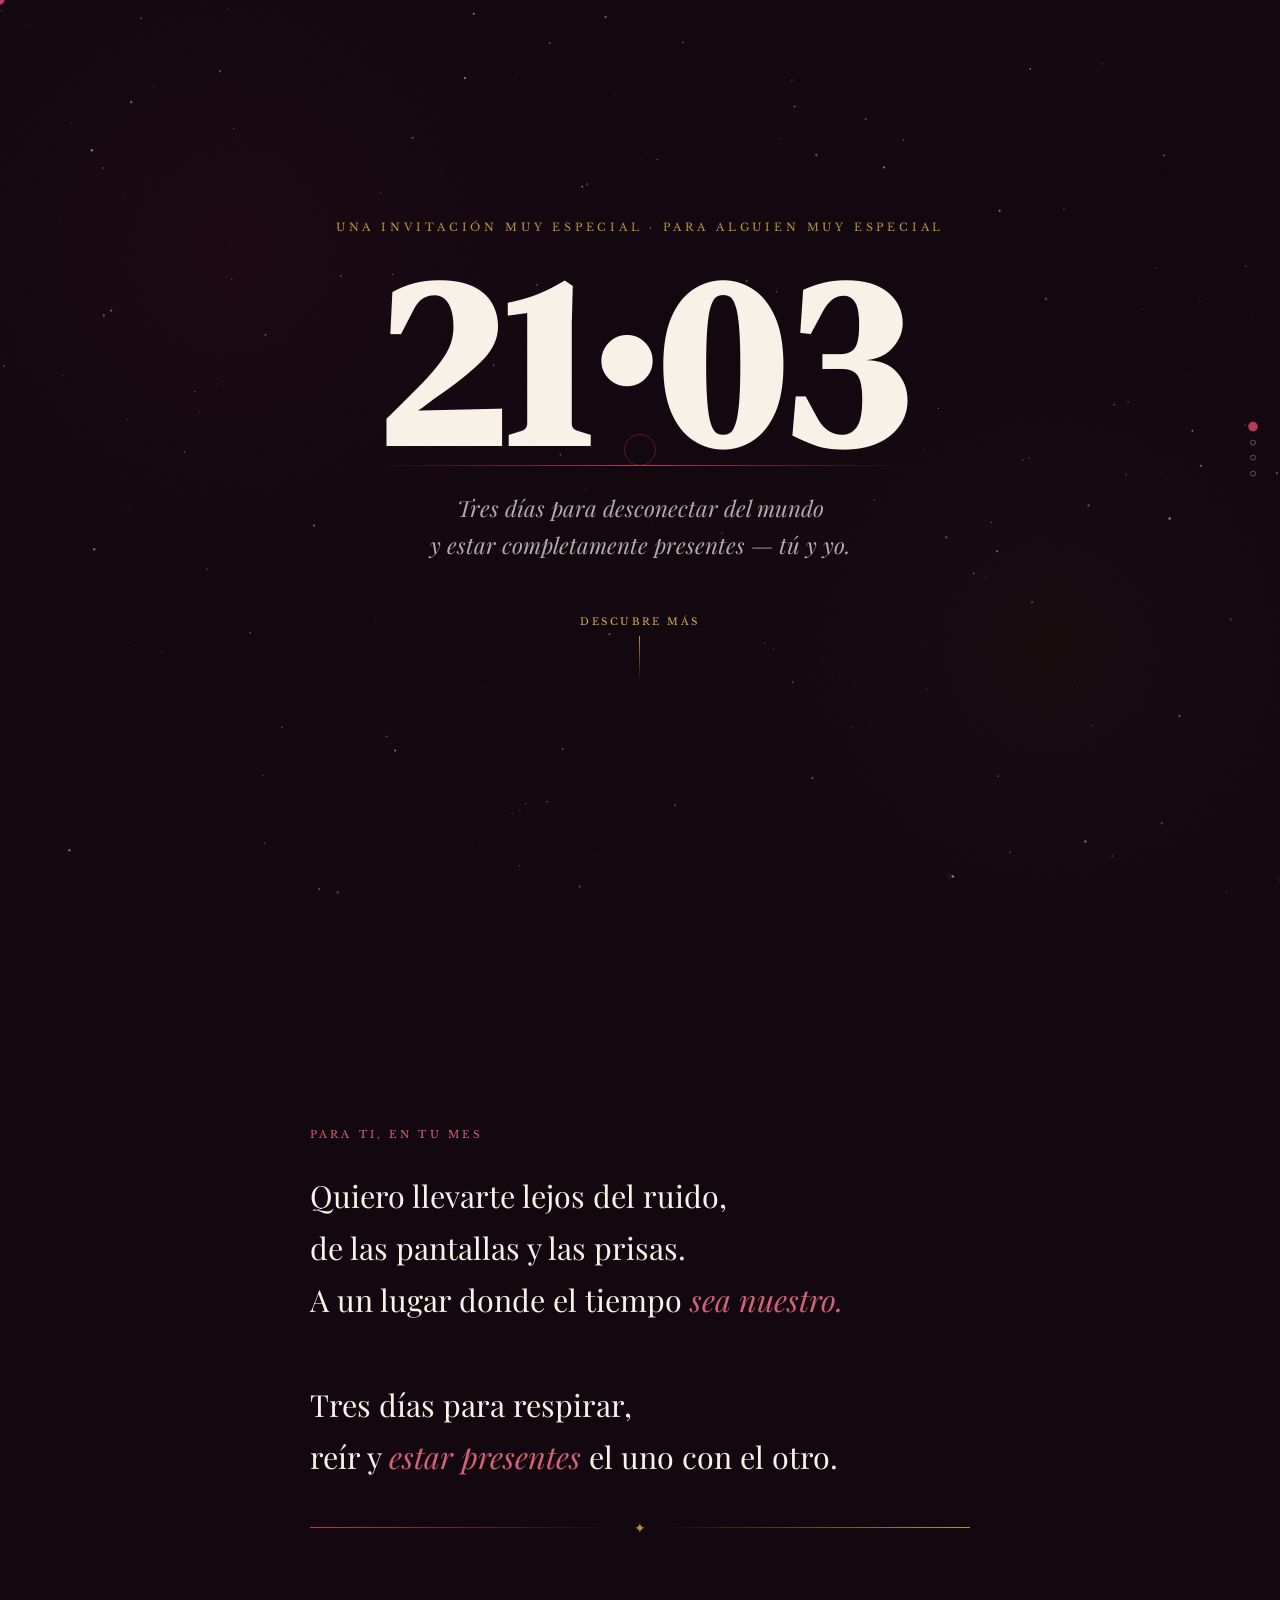
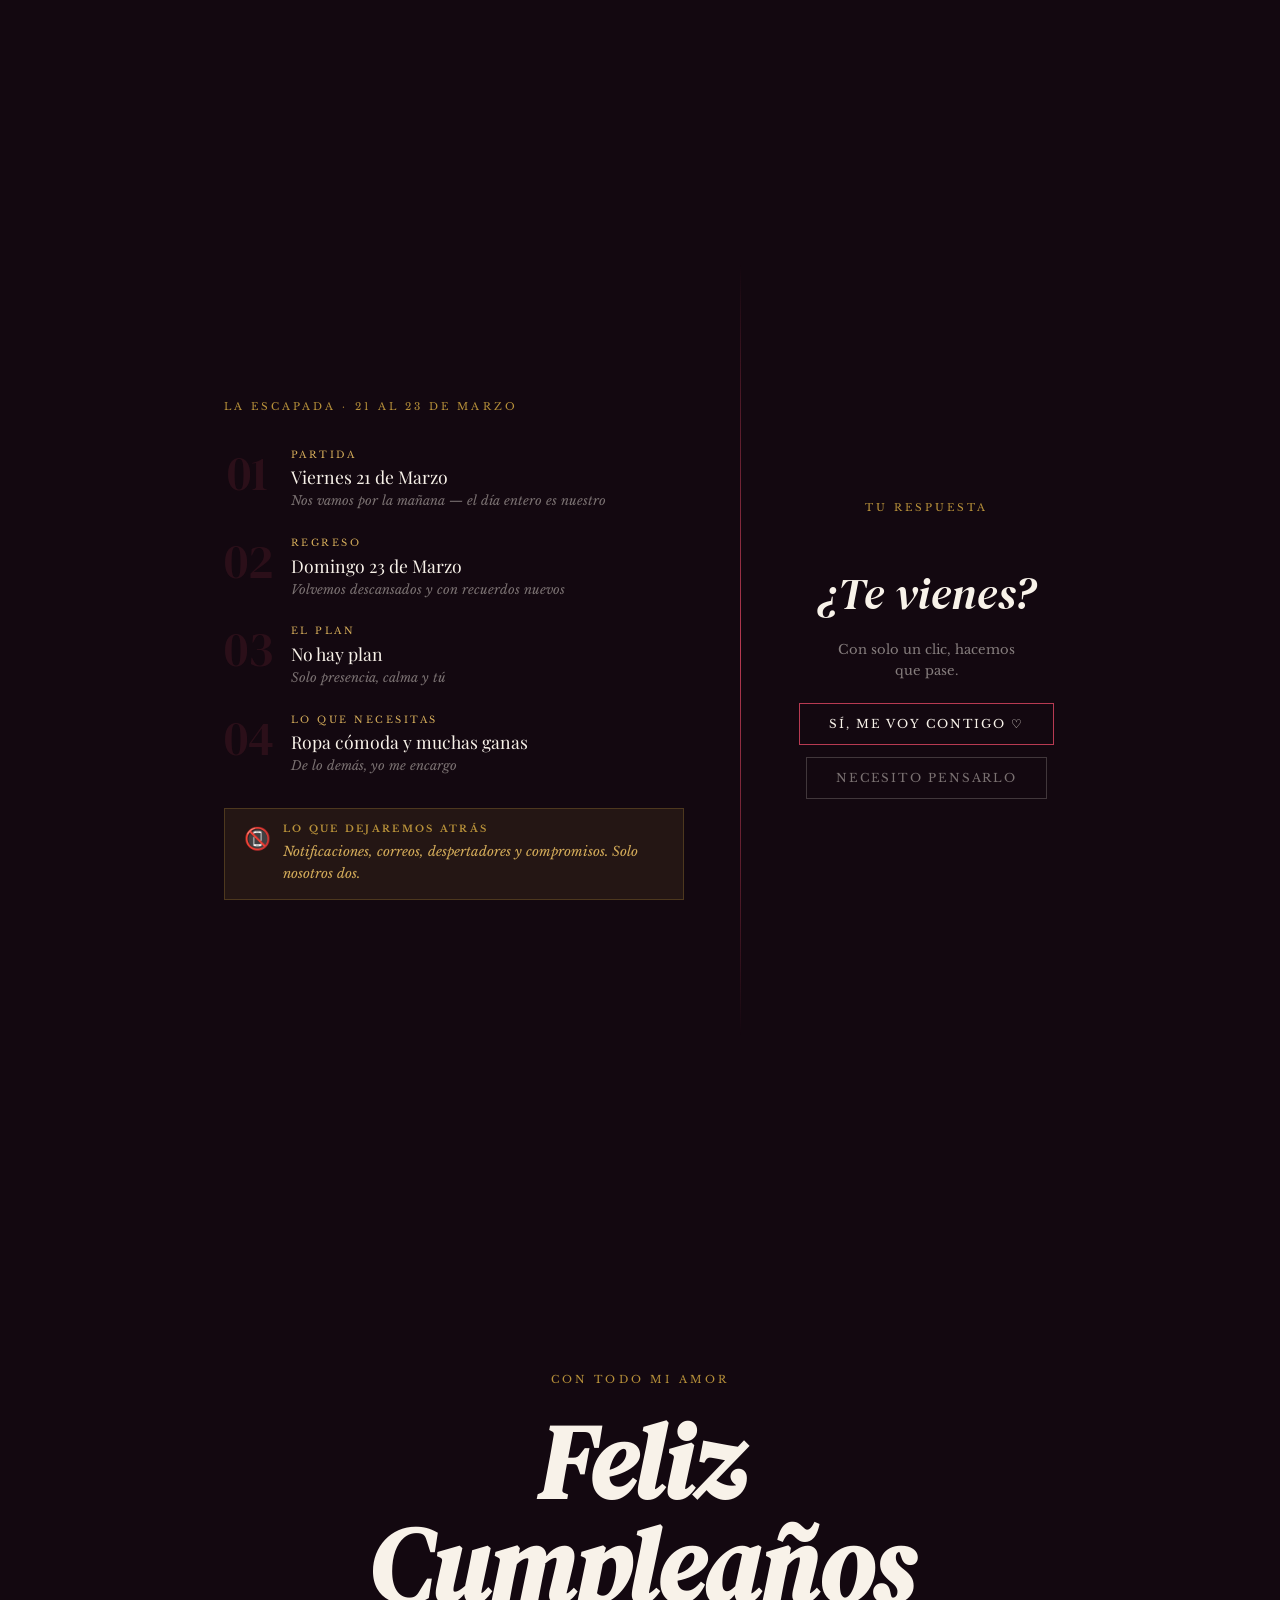
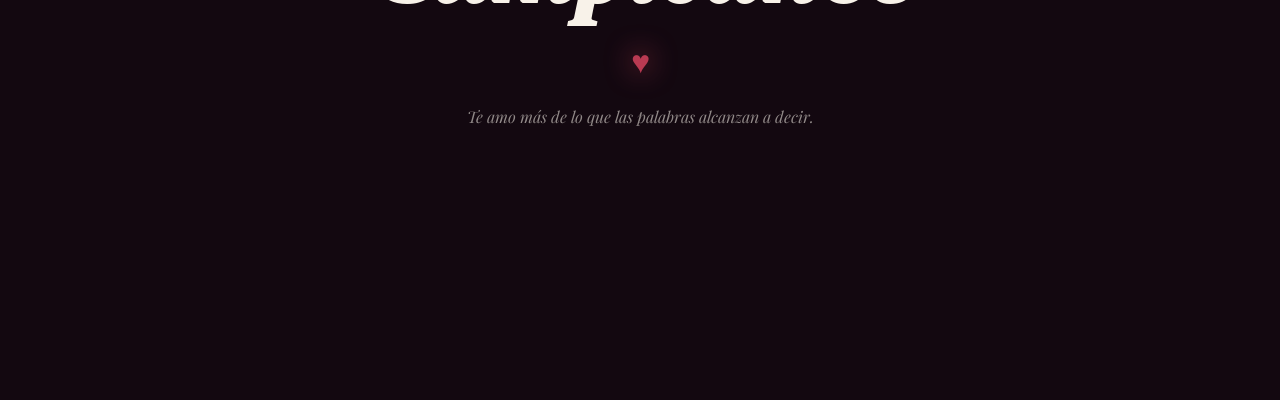
==== invitacion-cumpleanos.html @ 4ffeb68d "first commit" ====
<!DOCTYPE html>
<html lang="es">
<head>
<meta charset="UTF-8"/>
<meta name="viewport" content="width=device-width, initial-scale=1.0"/>
<title>Para Ti · Una Escapada Especial</title>
<link rel="preconnect" href="https://fonts.googleapis.com"/>
<link href="https://fonts.googleapis.com/css2?family=Libre+Baskerville:ital,wght@0,400;0,700;1,400&family=Playfair+Display:ital,wght@0,400;0,600;1,400;1,600&family=DM+Serif+Display:ital@0;1&display=swap" rel="stylesheet"/>
<link rel="stylesheet" href="styles.css"/>
</head>
<body>

<div id="cur"></div>
<div id="cur-ring"></div>
<div id="bar"></div>
<nav id="dots"></nav>
<canvas id="bg"></canvas>
<div id="toast"></div>

<!-- ══════════════════════════════════
     MODAL — Recomendaciones misteriosas
══════════════════════════════════ -->
<div class="modal-overlay" id="modal">
  <div class="modal">
    <button class="modal-close" onclick="closeModal()">&times;</button>
    <span class="modal-ey">Antes de partir…</span>
    <h3 class="modal-title">Tu lista secreta</h3>
    <p class="modal-hint">No preguntes por qué. Solo confía.</p>

    <div class="modal-items">
      <div class="modal-item">
        <span class="modal-icon">🧴</span>
        <div>
          <span class="modal-item-name">Protección solar</span>
          <span class="modal-item-clue">Puede que el sol nos encuentre…</span>
        </div>
      </div>
      <div class="modal-item">
        <span class="modal-icon">🕶️</span>
        <div>
          <span class="modal-item-name">Gafas de sol</span>
          <span class="modal-item-clue">Para lo que brilla, mejor ir preparada.</span>
        </div>
      </div>
      <div class="modal-item">
        <span class="modal-icon">👙</span>
        <div>
          <span class="modal-item-name">Vestido de baño</span>
          <span class="modal-item-clue">Puede que el agua nos esté esperando…</span>
        </div>
      </div>
      <div class="modal-item">
        <span class="modal-icon">📖</span>
        <div>
          <span class="modal-item-name">Un buen libro</span>
          <span class="modal-item-clue">Habrá momentos de calma absoluta.</span>
        </div>
      </div>
      <div class="modal-item">
        <span class="modal-icon">✨</span>
        <div>
          <span class="modal-item-name">Muchas ganas</span>
          <span class="modal-item-clue">Lo más importante de todo.</span>
        </div>
      </div>
    </div>

    <button class="btn btn-y modal-btn" onclick="closeModal()"><span>Entendido ♡</span></button>
  </div>
</div>

<!-- ══════════════════════════════════
     S0 — HERO · La Escapada
══════════════════════════════════ -->
<section id="s0">
  <p class="eyebrow">Una invitación muy especial · para alguien muy especial</p>
  <h1 class="hero-num">21·03</h1>
  <p class="hero-sub">
    Tres días para desconectar del mundo<br/>
    y estar completamente presentes — tú y yo.
  </p>
  <div class="cta">
    <span>descubre más</span>
    <div class="cta-line"></div>
  </div>
</section>

<!-- ══════════════════════════════════
     S1 — MENSAJE
══════════════════════════════════ -->
<section id="s1">
  <div class="msg-wrap">
    <span class="msg-tag">Para ti, en tu mes</span>
    <p class="msg-text">
      <span class="ml">Quiero llevarte lejos del ruido,</span>
      <span class="ml">de las pantallas y las prisas.</span>
      <span class="ml">A un lugar donde el tiempo <em>sea nuestro.</em></span>
      <span class="ml">&nbsp;</span>
      <span class="ml">Tres días para respirar,</span>
      <span class="ml">reír y <em>estar presentes</em> el uno con el otro.</span>
    </p>
    <div class="orn">
      <div class="orn-l"></div>
      <span class="orn-g">✦</span>
      <div class="orn-r"></div>
    </div>
  </div>
</section>

<!-- ══════════════════════════════════
     S2 — DETALLES ESCAPADA
══════════════════════════════════ -->
<section id="s2">
  <div class="det-col">
    <span class="sec-ey">La escapada · 21 al 23 de Marzo</span>

    <div class="di">
      <div class="di-n">01</div>
      <div>
        <span class="di-lb">Partida</span>
        <div class="di-val">Viernes 21 de Marzo</div>
        <span class="di-note">Nos vamos por la mañana — el día entero es nuestro</span>
      </div>
    </div>
    <div class="di">
      <div class="di-n">02</div>
      <div>
        <span class="di-lb">Regreso</span>
        <div class="di-val">Domingo 23 de Marzo</div>
        <span class="di-note">Volvemos descansados y con recuerdos nuevos</span>
      </div>
    </div>
    <div class="di">
      <div class="di-n">03</div>
      <div>
        <span class="di-lb">El plan</span>
        <div class="di-val">No hay plan</div>
        <span class="di-note">Solo presencia, calma y tú</span>
      </div>
    </div>
    <div class="di">
      <div class="di-n">04</div>
      <div>
        <span class="di-lb">Lo que necesitas</span>
        <div class="di-val">Ropa cómoda y muchas ganas</div>
        <span class="di-note">De lo demás, yo me encargo</span>
      </div>
    </div>

    <div class="info-pill">
      <span class="pill-icon">📵</span>
      <div class="pill-body">
        <strong class="pill-label">Lo que dejaremos atrás</strong>
        <span class="pill-text">Notificaciones, correos, despertadores y compromisos. Solo nosotros dos.</span>
      </div>
    </div>
  </div>

  <div class="vr"></div>

  <div class="rsvp-col">
    <span class="sec-ey">Tu respuesta</span>
    <p class="rsvp-q">¿Te vienes?</p>
    <p class="rsvp-hint">Con solo un clic, hacemos que pase.</p>
    <div class="btn-g" id="btnG1">
      <button class="btn btn-y" onclick="rsvp('esc',true)"><span>Sí, me voy contigo ♡</span></button>
      <button class="btn btn-n" onclick="rsvp('esc',false)"><span>Necesito pensarlo</span></button>
    </div>
    <div class="rsvp-resp" id="resp1">
      <div class="resp-icon" id="resp1-icon"></div>
      <p class="resp-tx" id="resp1-tx"></p>
      <p class="resp-sb" id="resp1-sb"></p>
    </div>
  </div>
</section>

<!-- ══════════════════════════════════
     S5 — CIERRE
══════════════════════════════════ -->
<section id="s5">
  <p class="cl-pre">Con todo mi amor</p>
  <h2 class="cl-main">Feliz<br/>Cumpleaños</h2>
  <div class="cl-heart">♥</div>
  <p class="cl-sign">Te amo más de lo que las palabras alcanzan a decir.</p>
</section>

<script src="script.js"></script>
</body>
</html>
---- styles.css ----
/* ══════════════════════════════════════
   DESIGN TOKENS
══════════════════════════════════════ */
:root{
  --paper:#f8f2e9;
  --deep:#130810;
  --rose:#b83a52;
  --rose-lt:#d4607a;
  --gold:#b8913a;
  --gold-lt:#d4ac5a;
  --sd:'DM Serif Display',serif;
  --sb:'Libre Baskerville',serif;
  --st:'Playfair Display',serif;
}

*,*::before,*::after{box-sizing:border-box;margin:0;padding:0}
html{scroll-behavior:smooth;scroll-snap-type:y mandatory}
body{background:var(--deep);color:var(--paper);font-family:var(--sb);overflow-x:hidden;cursor:none}

/* ── Cursor ── */
#cur{position:fixed;width:9px;height:9px;background:var(--rose);border-radius:50%;pointer-events:none;z-index:9999;transform:translate(-50%,-50%);mix-blend-mode:screen;transition:width .2s,height .2s}
#cur-ring{position:fixed;width:32px;height:32px;border:1px solid rgba(184,58,82,.4);border-radius:50%;pointer-events:none;z-index:9998;transform:translate(-50%,-50%)}
@media(hover:none){#cur,#cur-ring{display:none}body{cursor:auto}}

/* ── Canvas bg ── */
#bg{position:fixed;inset:0;z-index:0;pointer-events:none}

/* ── Progress bar ── */
#bar{position:fixed;top:0;left:0;height:2px;width:0;background:linear-gradient(90deg,var(--rose),var(--gold));z-index:1000;transition:width .1s linear}

/* ── Nav dots ── */
#dots{position:fixed;right:1.5rem;top:50%;transform:translateY(-50%);display:flex;flex-direction:column;gap:.6rem;z-index:200}
.dot{width:6px;height:6px;border-radius:50%;border:1px solid rgba(248,242,233,.3);background:transparent;cursor:pointer;transition:all .3s}
.dot.on{background:var(--rose);border-color:var(--rose);transform:scale(1.6)}
@media(max-width:500px){#dots{right:.6rem}}

/* ══ ALL SECTIONS — shared base ══ */
section{
  position:relative;z-index:1;
  min-height:100svh;
  scroll-snap-align:start;
  display:flex;flex-direction:column;
  align-items:center;justify-content:center;
  padding:4rem 1.8rem;
  overflow:hidden;
}

/* ══════════════════════════════════════
   S0 — HERO (Escapada 21·03)
══════════════════════════════════════ */
#s0{text-align:center;gap:1.8rem}

.eyebrow{
  font-size:.68rem;letter-spacing:.35em;text-transform:uppercase;
  color:var(--gold);opacity:0;animation:fup .9s ease forwards .3s;
}
.hero-num{
  font-family:var(--sd);font-size:clamp(6rem,24vw,15rem);line-height:.83;
  color:var(--paper);opacity:0;animation:fup 1.1s ease forwards .55s;
  position:relative;display:inline-block;
}
.hero-num::after{
  content:'';position:absolute;bottom:-4px;left:0;right:0;
  height:1px;background:linear-gradient(90deg,transparent,var(--rose),transparent);
}
.hero-sub{
  font-family:var(--st);font-style:italic;
  font-size:clamp(1rem,2.8vw,1.4rem);
  color:rgba(248,242,233,.7);
  opacity:0;animation:fup 1s ease forwards .85s;
  max-width:40ch;line-height:1.65;
}
.cta{
  margin-top:1.4rem;display:flex;flex-direction:column;align-items:center;gap:.5rem;
  opacity:0;animation:fup .8s ease forwards 1.4s;
}
.cta span{font-size:.62rem;letter-spacing:.25em;text-transform:uppercase;color:var(--gold-lt)}
.cta-line{width:1px;height:44px;background:linear-gradient(to bottom,var(--gold),transparent);animation:ap 2s ease-in-out infinite}

/* ══════════════════════════════════════
   S1 — MENSAJE
══════════════════════════════════════ */
.msg-wrap{max-width:660px;width:100%}
.msg-tag{
  font-size:.65rem;letter-spacing:.3em;text-transform:uppercase;
  color:var(--rose-lt);display:block;margin-bottom:1.8rem;
  transform:translateX(-18px);opacity:0;transition:all .8s ease;
}
.vis .msg-tag{transform:none;opacity:1}
.msg-text{
  font-family:var(--st);font-size:clamp(1.2rem,3.2vw,1.9rem);
  font-weight:400;line-height:1.72;color:var(--paper);
}
.msg-text em{font-style:italic;color:var(--rose-lt)}
.ml{display:block;transform:translateY(28px);opacity:0;transition:transform .85s ease,opacity .85s ease}
.vis .ml:nth-child(1){transition-delay:.05s}.vis .ml:nth-child(2){transition-delay:.18s}
.vis .ml:nth-child(3){transition-delay:.31s}.vis .ml:nth-child(4){transition-delay:.44s}
.vis .ml:nth-child(5){transition-delay:.57s}.vis .ml:nth-child(6){transition-delay:.7s}
.vis .ml{transform:none;opacity:1}
.orn{
  margin:2.2rem 0;display:flex;align-items:center;gap:1rem;
  transform:scaleX(0);opacity:0;
  transition:transform 1s ease .8s,opacity .9s ease .8s;transform-origin:left;
}
.vis .orn{transform:scaleX(1);opacity:1}
.orn-l{flex:1;height:1px;background:linear-gradient(90deg,var(--rose),transparent)}
.orn-r{flex:1;height:1px;background:linear-gradient(90deg,transparent,var(--gold))}
.orn-g{color:var(--gold);font-size:.9rem}

/* ══════════════════════════════════════
   S2 — DETALLES ESCAPADA
══════════════════════════════════════ */
#s2{flex-direction:row;flex-wrap:wrap;gap:3.5rem;align-items:center;justify-content:center}

/* ── Shared detail layout ── */
.det-col{flex:1 1 300px;max-width:460px}

.sec-ey{
  font-size:.64rem;letter-spacing:.3em;text-transform:uppercase;
  color:var(--gold);display:block;margin-bottom:2.2rem;
}

.di{
  display:flex;gap:1.4rem;align-items:flex-start;margin-bottom:1.8rem;
  transform:translateX(-28px);opacity:0;transition:all .8s ease;
}
/* stagger children 2–6 */
.vis .di:nth-child(2){transition-delay:.08s}
.vis .di:nth-child(3){transition-delay:.22s}
.vis .di:nth-child(4){transition-delay:.36s}
.vis .di:nth-child(5){transition-delay:.5s}
.vis .di:nth-child(6){transition-delay:.64s}
.vis .di{transform:none;opacity:1}

.di-n{
  font-family:var(--sd);font-size:3rem;line-height:1;
  color:rgba(184,58,82,.15);flex-shrink:0;width:2.8rem;text-align:right;user-select:none;
}
.di-lb{font-size:.6rem;letter-spacing:.26em;text-transform:uppercase;color:var(--gold-lt);display:block;margin-bottom:.3rem}
.di-val{font-family:var(--st);font-size:1.1rem;color:var(--paper);line-height:1.35}
.di-note{font-size:.8rem;color:rgba(248,242,233,.45);font-style:italic;display:block;margin-top:.25rem}

/* ── Shared info pill (warm nudge / manifesto) ── */
.info-pill{
  display:inline-flex;align-items:flex-start;gap:.75rem;
  background:rgba(184,145,58,.1);border:1px solid rgba(184,145,58,.28);
  padding:.85rem 1.2rem;margin-top:.4rem;
  transform:translateY(20px);opacity:0;transition:all .9s ease .75s;
}
.vis .info-pill{transform:none;opacity:1}
.pill-icon{font-size:1.35rem;flex-shrink:0;margin-top:.1rem}
.pill-body{}
.pill-label{
  font-size:.6rem;letter-spacing:.24em;text-transform:uppercase;
  color:var(--gold);display:block;margin-bottom:.3rem;
}
.pill-text{font-size:.83rem;color:var(--gold-lt);line-height:1.55;font-style:italic}

/* ── Shared vertical rule ── */
.vr{width:1px;background:linear-gradient(to bottom,transparent,var(--rose),transparent);flex-shrink:0;align-self:stretch;display:none}
@media(min-width:880px){.vr{display:block}}

/* ── Shared RSVP column ── */
.rsvp-col{
  flex:0 1 260px;display:flex;flex-direction:column;
  align-items:center;gap:1.4rem;text-align:center;
  transform:translateY(36px);opacity:0;transition:all 1s ease .55s;
}
.vis .rsvp-col{transform:none;opacity:1}
.rsvp-q{font-family:var(--sd);font-style:italic;font-size:2.8rem;line-height:1;color:var(--paper)}
.rsvp-hint{font-size:.82rem;color:rgba(248,242,233,.5);line-height:1.6;max-width:22ch}

/* ── Shared buttons ── */
.btn-g{display:flex;gap:.8rem;flex-wrap:wrap;justify-content:center}
.btn{
  position:relative;overflow:hidden;
  font-family:var(--sb);font-size:.74rem;letter-spacing:.16em;text-transform:uppercase;
  padding:.8rem 1.8rem;border:1px solid;border-radius:0;cursor:pointer;
  background:transparent;transition:color .3s,transform .2s;
}
.btn::before{content:'';position:absolute;inset:0;transform:translateX(-105%);transition:transform .38s cubic-bezier(.4,0,.2,1);z-index:0}
.btn span{position:relative;z-index:1}
.btn:hover::before{transform:none}.btn:hover{transform:translateY(-2px)}
.btn-y{border-color:var(--rose);color:var(--paper)}.btn-y::before{background:var(--rose)}
.btn-n{border-color:rgba(248,242,233,.2);color:rgba(248,242,233,.45)}.btn-n::before{background:rgba(248,242,233,.07)}
.btn-n:hover{border-color:rgba(248,242,233,.45);color:var(--paper)}

/* ── Shared RSVP response ── */
.rsvp-resp{display:none;flex-direction:column;align-items:center;gap:.7rem;text-align:center}
.rsvp-resp.show{display:flex;animation:fup .7s ease}
.resp-icon{font-size:2.4rem}
.resp-tx{font-family:var(--st);font-style:italic;font-size:1.15rem;color:var(--paper)}
.resp-sb{font-size:.8rem;color:var(--gold-lt)}

/* ══════════════════════════════════════
   S5 — CIERRE
══════════════════════════════════════ */
#s5{text-align:center;gap:1.5rem}
.cl-pre{font-size:.66rem;letter-spacing:.3em;text-transform:uppercase;color:var(--gold)}
.cl-main{font-family:var(--sd);font-style:italic;font-size:clamp(2.8rem,10vw,6.5rem);line-height:1;color:var(--paper)}
.cl-heart{font-size:2rem;color:var(--rose);filter:drop-shadow(0 0 14px var(--rose))}
.cl-sign{font-family:var(--st);font-style:italic;font-size:1rem;color:rgba(248,242,233,.55)}
.cl-pre,.cl-main,.cl-heart,.cl-sign{opacity:0}
.cl-pre.in{animation:fup .8s ease forwards}
.cl-main.in{animation:fup 1s ease forwards .2s}
.cl-heart.in{animation:hb .9s ease forwards .6s}
.cl-sign.in{animation:fup .8s ease forwards .9s}

/* ══════════════════════════════════════
   KEYFRAMES + GLOBALS
══════════════════════════════════════ */
@keyframes fup{from{opacity:0;transform:translateY(22px)}to{opacity:1;transform:none}}
@keyframes hb{0%{opacity:0;transform:scale(.3)}60%{transform:scale(1.35)}80%{transform:scale(.92)}100%{opacity:1;transform:scale(1)}}
@keyframes ap{0%,100%{transform:scaleY(1);opacity:.6}50%{transform:scaleY(1.35);opacity:1}}

/* Toast */
#toast{
  position:fixed;bottom:2.4rem;left:50%;
  transform:translateX(-50%) translateY(16px);
  background:var(--rose);color:var(--paper);
  font-family:var(--sb);font-size:.75rem;letter-spacing:.1em;
  padding:.65rem 1.5rem;opacity:0;
  transition:opacity .4s,transform .4s;
  pointer-events:none;z-index:2000;white-space:nowrap;
}
#toast.on{opacity:1;transform:translateX(-50%) translateY(0)}

/* ══════════════════════════════════════
   MODAL — Recomendaciones
══════════════════════════════════════ */
.modal-overlay{
  position:fixed;inset:0;z-index:3000;
  background:rgba(19,8,16,.85);backdrop-filter:blur(8px);
  display:flex;align-items:center;justify-content:center;
  opacity:0;pointer-events:none;transition:opacity .4s ease;
}
.modal-overlay.open{opacity:1;pointer-events:auto}

.modal{
  position:relative;
  background:linear-gradient(165deg,#1a0e17 0%,#130810 100%);
  border:1px solid rgba(184,58,82,.25);
  padding:2.8rem 2.2rem 2rem;
  max-width:420px;width:90%;
  display:flex;flex-direction:column;align-items:center;gap:1.2rem;
  text-align:center;
  transform:translateY(30px) scale(.96);opacity:0;
  transition:transform .5s cubic-bezier(.4,0,.2,1) .1s,opacity .5s ease .1s;
}
.modal-overlay.open .modal{transform:none;opacity:1}

.modal-close{
  position:absolute;top:1rem;right:1.2rem;
  background:none;border:none;color:rgba(248,242,233,.3);
  font-size:1.4rem;cursor:pointer;transition:color .2s;
}
.modal-close:hover{color:var(--paper)}

.modal-ey{
  font-size:.6rem;letter-spacing:.3em;text-transform:uppercase;color:var(--gold);
}
.modal-title{
  font-family:var(--sd);font-style:italic;font-size:clamp(1.6rem,5vw,2.2rem);
  color:var(--paper);line-height:1.15;
}
.modal-hint{
  font-family:var(--st);font-style:italic;font-size:.88rem;
  color:rgba(248,242,233,.45);max-width:28ch;line-height:1.5;
}

.modal-items{
  width:100%;display:flex;flex-direction:column;gap:.1rem;
  margin:.6rem 0;
}
.modal-item{
  display:flex;align-items:center;gap:1rem;
  padding:.85rem 1rem;text-align:left;
  border-bottom:1px solid rgba(184,58,82,.1);
  opacity:0;transform:translateX(-16px);
  transition:opacity .5s ease,transform .5s ease;
}
.modal-overlay.open .modal-item:nth-child(1){transition-delay:.25s}
.modal-overlay.open .modal-item:nth-child(2){transition-delay:.4s}
.modal-overlay.open .modal-item:nth-child(3){transition-delay:.55s}
.modal-overlay.open .modal-item:nth-child(4){transition-delay:.7s}
.modal-overlay.open .modal-item:nth-child(5){transition-delay:.85s}
.modal-overlay.open .modal-item{opacity:1;transform:none}

.modal-icon{font-size:1.5rem;flex-shrink:0}
.modal-item-name{
  font-family:var(--st);font-size:.95rem;color:var(--paper);display:block;
}
.modal-item-clue{
  font-size:.75rem;color:rgba(248,242,233,.4);font-style:italic;display:block;margin-top:.15rem;
}

.modal-btn{margin-top:.4rem}

/* Grain overlay */
body::after{
  content:'';position:fixed;inset:0;z-index:500;pointer-events:none;opacity:.022;
  background-image:url("data:image/svg+xml,%3Csvg xmlns='http://www.w3.org/2000/svg' width='200' height='200'%3E%3Cfilter id='n'%3E%3CfeTurbulence type='fractalNoise' baseFrequency='.75' numOctaves='4' stitchTiles='stitch'/%3E%3C/filter%3E%3Crect width='200' height='200' filter='url(%23n)'/%3E%3C/svg%3E");
  background-size:180px 180px;
}

@media(max-width:600px){section{padding:3rem 1.2rem}}
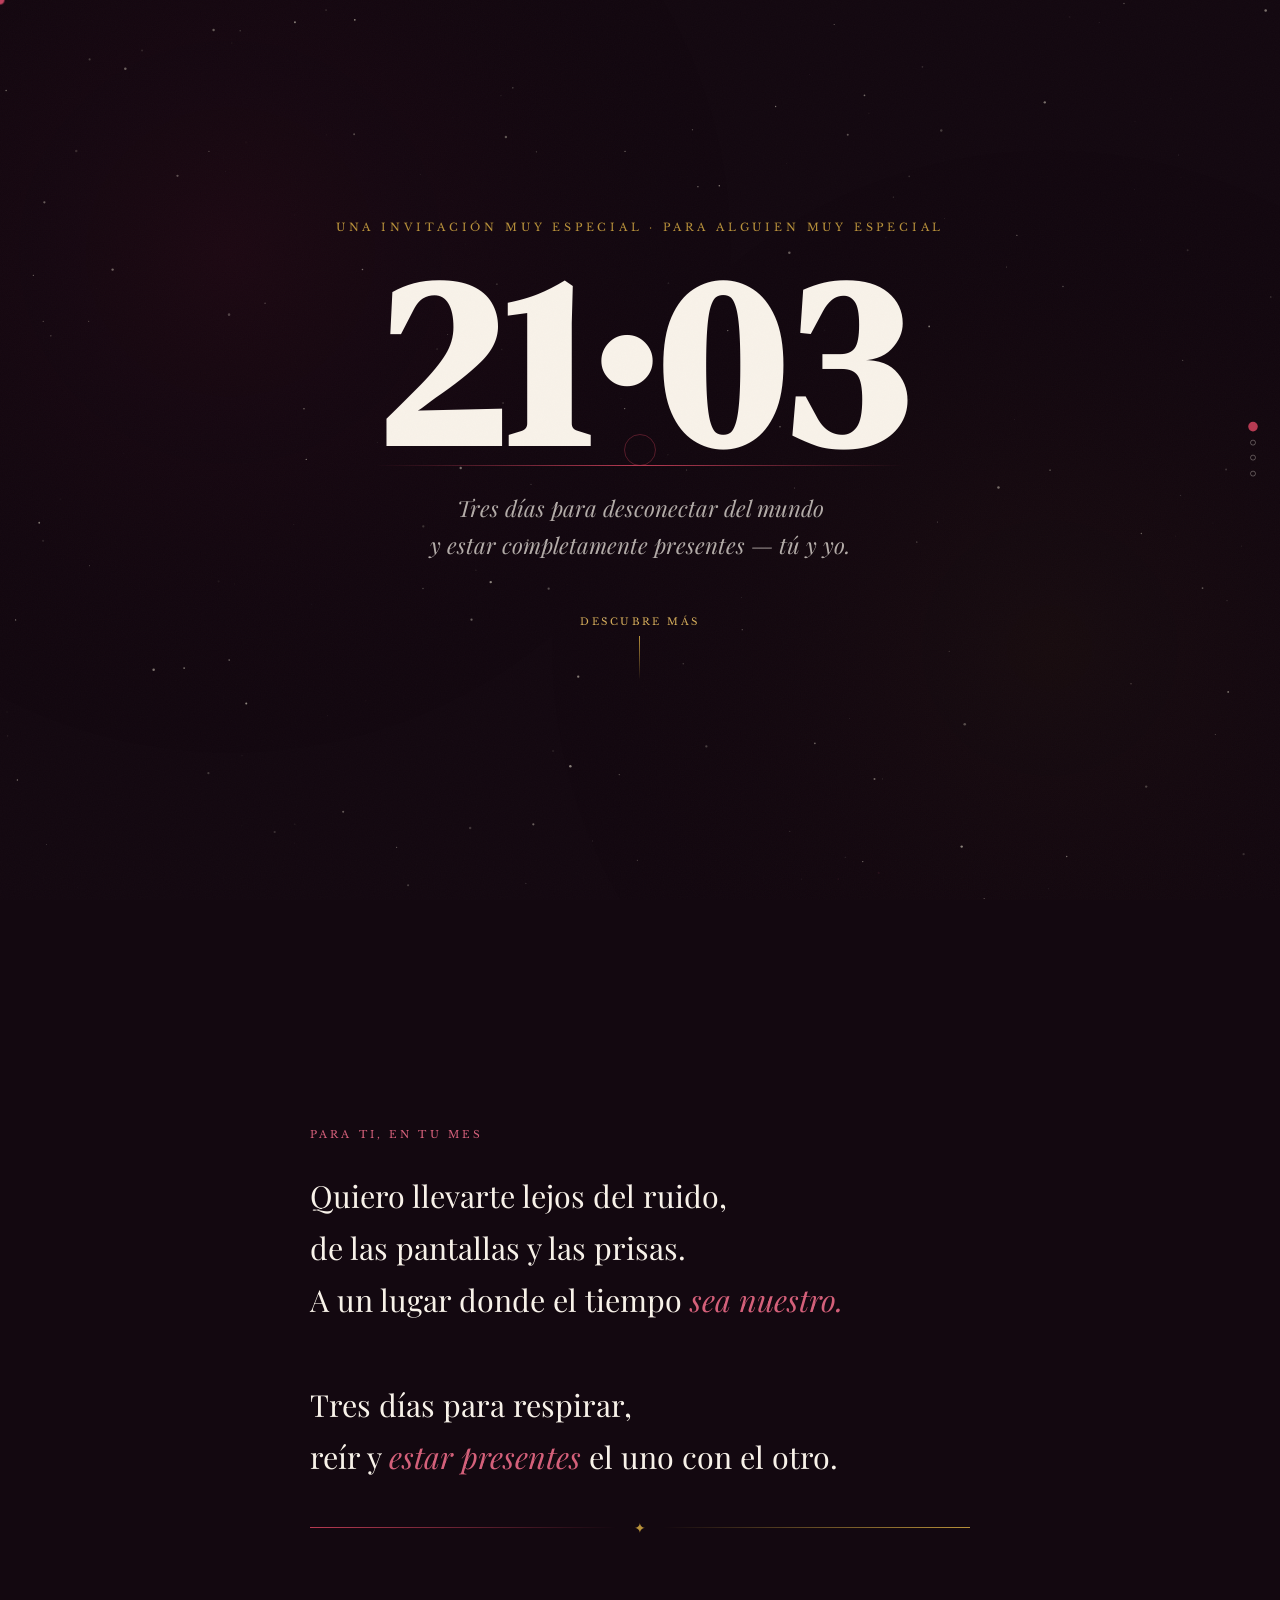
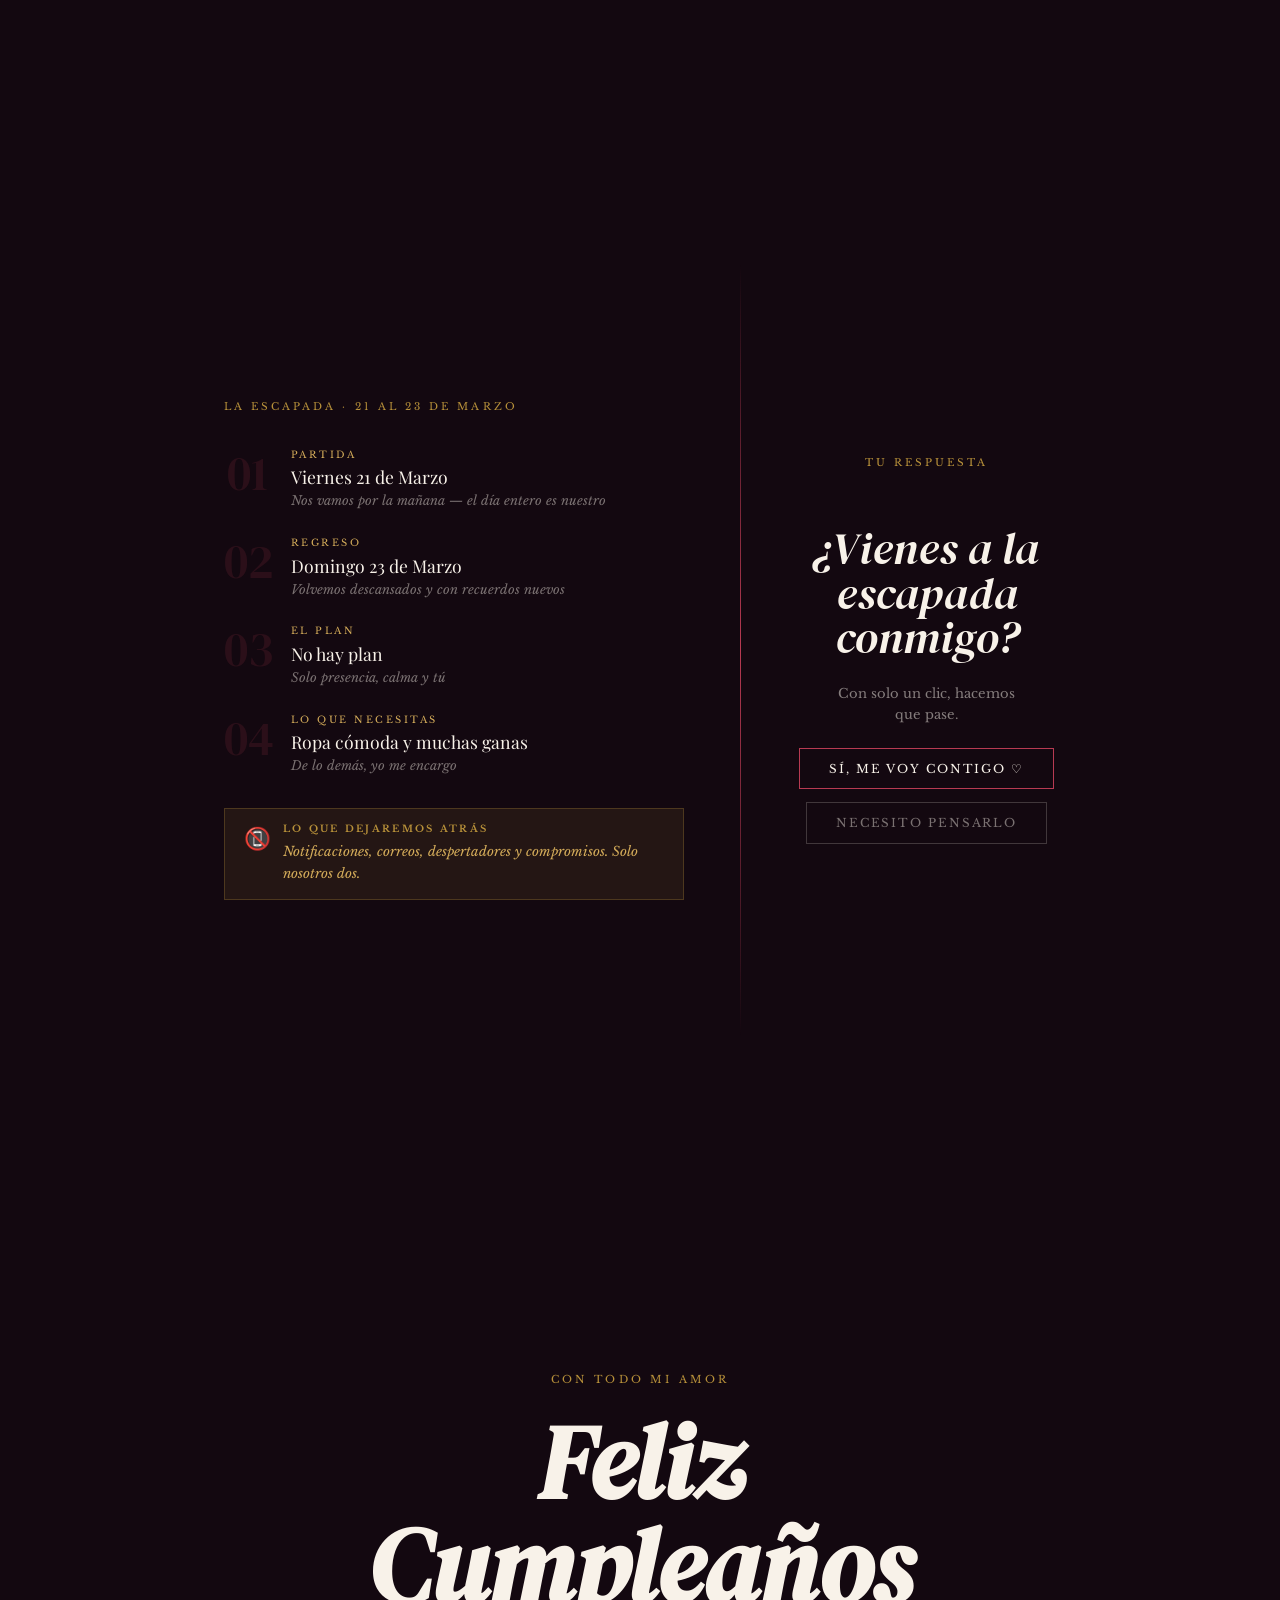
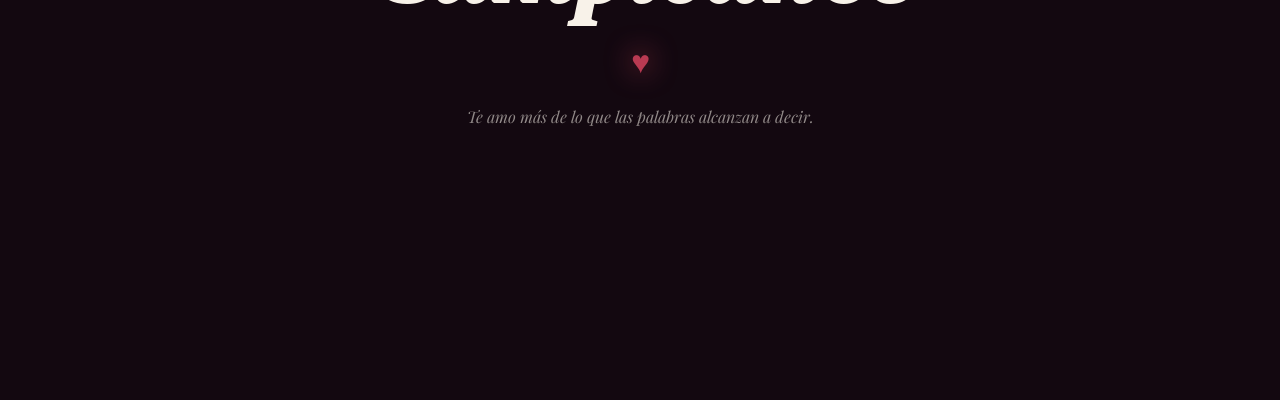
==== commit 1537cc8d: "rename CTA" ====
--- a/invitacion-cumpleanos.html
+++ b/invitacion-cumpleanos.html
@@ -160,7 +160,7 @@
 
   <div class="rsvp-col">
     <span class="sec-ey">Tu respuesta</span>
-    <p class="rsvp-q">¿Te vienes?</p>
+    <p class="rsvp-q">¿Vienes a la escapada conmigo?</p>
     <p class="rsvp-hint">Con solo un clic, hacemos que pase.</p>
     <div class="btn-g" id="btnG1">
       <button class="btn btn-y" onclick="rsvp('esc',true)"><span>Sí, me voy contigo ♡</span></button>
